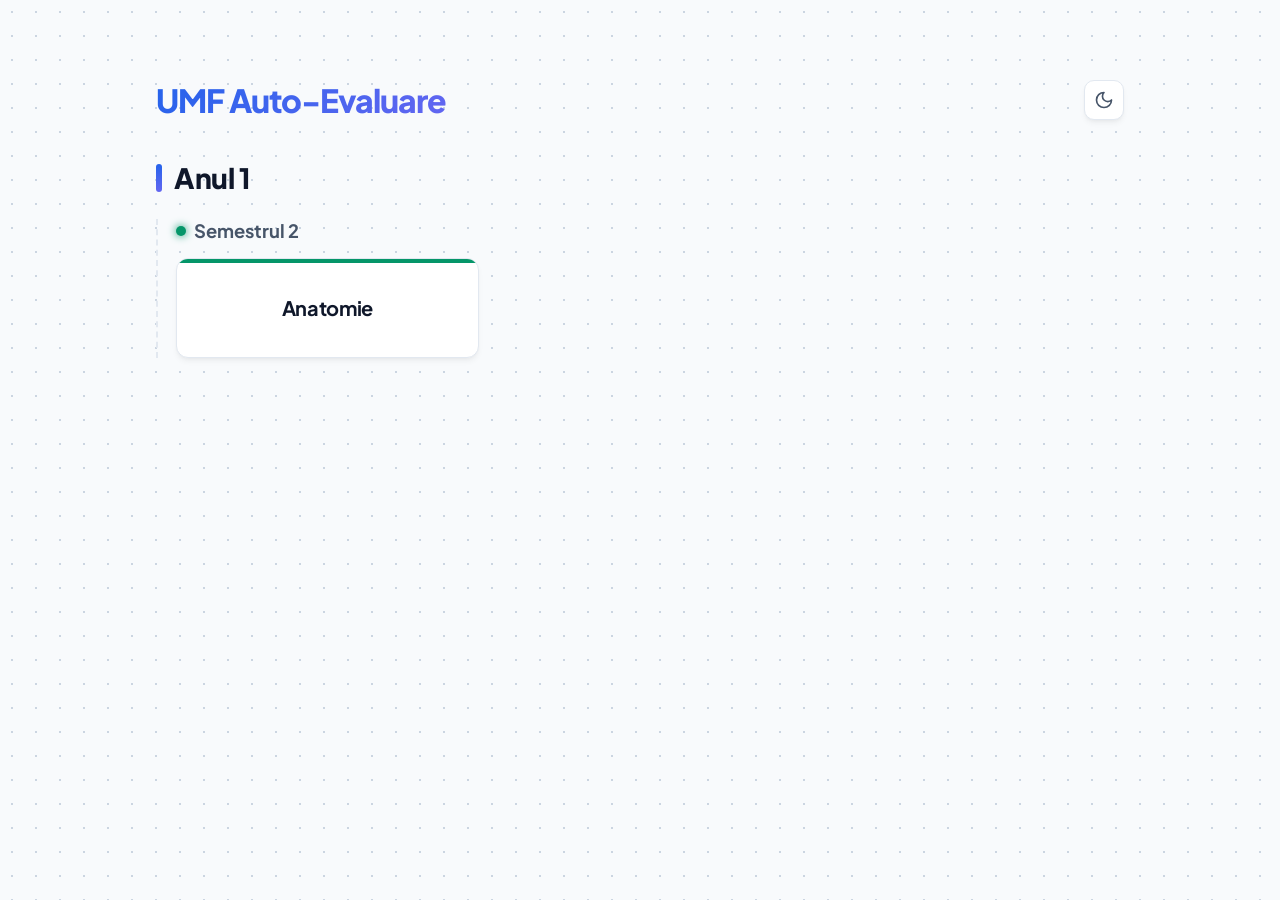
==== index.html @ 5e21f546 "First version" ====
<!DOCTYPE html>
<html lang="ro" data-theme="light">
<head>
  <meta charset="UTF-8">
  <meta name="viewport" content="width=device-width, initial-scale=1.0">
  <meta name="description" content="Platforma interactiva de auto-evaluare UMF pentru Anatomie.">
  <title>UMF Auto-Evaluare</title>
  <link rel="stylesheet" href="index.css">
</head>
<body>

  <div class="container">
    <header class="main-header">
      <h1 class="main-title">UMF Auto-Evaluare</h1>
      <button id="theme-toggle" class="theme-toggle-btn" aria-label="Comută tema">
        <svg xmlns="http://www.w3.org/2000/svg" width="20" height="20" viewBox="0 0 24 24" fill="none" stroke="currentColor" stroke-width="2" stroke-linecap="round" stroke-linejoin="round" class="sun-icon">
          <circle cx="12" cy="12" r="4"></circle>
          <path d="M12 2v2"></path>
          <path d="M12 20v2"></path>
          <path d="m4.93 4.93 1.41 1.41"></path>
          <path d="m17.66 17.66 1.41 1.41"></path>
          <path d="M2 12h2"></path>
          <path d="M20 12h2"></path>
          <path d="m6.34 17.66-1.41 1.41"></path>
          <path d="m19.07 4.93-1.41 1.41"></path>
        </svg>
        <svg xmlns="http://www.w3.org/2000/svg" width="20" height="20" viewBox="0 0 24 24" fill="none" stroke="currentColor" stroke-width="2" stroke-linecap="round" stroke-linejoin="round" class="moon-icon">
          <path d="M12 3a6 6 0 0 0 9 9 9 9 0 1 1-9-9Z"></path>
        </svg>
      </button>
    </header>

    <main id="dashboard-view">
      
      <div class="year-section anul-1">
        <h2 class="year-title">Anul 1</h2>
        
        <div class="semester-section">
          <h3 class="semester-title">
            <span class="sem-indicator sem-2-indicator"></span>Semestrul 2
          </h3>
          
          <div class="cards-grid">
            <a href="anatomie-1-2/select-mode.html" class="subject-card sem-2">
              <div class="card-title">Anatomie</div>
            </a>
          </div>
        </div>

      </div>

    </main>
  </div>

  <script src="index.js"></script>
</body>
</html>
---- index.css ----
/* Import Google Fonts */
@import url('https://fonts.googleapis.com/css2?family=Plus+Jakarta+Sans:wght@400;500;600;700;800&display=swap');

/* Variabile si culori de baza */
:root {
  --font-family: 'Plus Jakarta Sans', system-ui, -apple-system, sans-serif;
  
  /* Culori Tema Lumina */
  --bg-color: #f8fafc;
  --dot-color: #cbd5e1;
  --text-primary: #0f172a;
  --text-secondary: #475569;
  --text-muted: #94a3b8;
  --card-bg: #ffffff;
  --card-border: #e2e8f0;
  --card-shadow: 0 4px 6px -1px rgba(0, 0, 0, 0.05), 0 2px 4px -2px rgba(0, 0, 0, 0.05);
  --card-hover-shadow: 0 10px 15px -3px rgba(0, 0, 0, 0.08), 0 4px 6px -4px rgba(0, 0, 0, 0.08);
  
  --sem1-color: #2563eb;
  --sem2-color: #059669;
  --accent-color: #6366f1;

  /* Feedback */
  --success-bg: #ecfdf5;
  --success-border: #10b981;
  --success-text: #065f46;
  --error-bg: #fef2f2;
  --error-border: #ef4444;
  --error-text: #991b1b;
  --info-bg: #f0f9ff;
  --info-border: #0ea5e9;
  --info-text: #0369a1;

  /* Tag Badges */
  --tag-blue-bg: #eff6ff;
  --tag-blue-text: #1d4ed8;
  --tag-blue-border: #bfdbfe;
  --tag-purple-bg: #faf5ff;
  --tag-purple-text: #6b21a8;
  --tag-purple-border: #e9d5ff;
  --tag-grey-bg: #f1f5f9;
  --tag-grey-border: #cbd5e1;
}

[data-theme="dark"] {
  /* Culori Tema Intuneric */
  --bg-color: #0b0f19;
  --dot-color: #1e293b;
  --text-primary: #f8fafc;
  --text-secondary: #cbd5e1;
  --text-muted: #64748b;
  --card-bg: #111827;
  --card-border: #1f2937;
  --card-shadow: 0 4px 6px -1px rgba(0, 0, 0, 0.2), 0 2px 4px -2px rgba(0, 0, 0, 0.2);
  --card-hover-shadow: 0 10px 15px -3px rgba(0, 0, 0, 0.3), 0 4px 6px -4px rgba(0, 0, 0, 0.3);
  
  --sem1-color: #3b82f6;
  --sem2-color: #10b981;
  --accent-color: #818cf8;

  --success-bg: #064e3b;
  --success-border: #059669;
  --success-text: #a7f3d0;
  --error-bg: #7f1d1d;
  --error-border: #dc2626;
  --error-text: #fca5a5;
  --info-bg: #0c4a6e;
  --info-border: #0284c7;
  --info-text: #e0f2fe;

  /* Tag Badges Dark Mode */
  --tag-blue-bg: rgba(59, 130, 246, 0.15);
  --tag-blue-text: #60a5fa;
  --tag-blue-border: rgba(59, 130, 246, 0.3);
  --tag-purple-bg: rgba(139, 92, 246, 0.15);
  --tag-purple-text: #a78bfa;
  --tag-purple-border: rgba(139, 92, 246, 0.3);
  --tag-grey-bg: #1e293b;
  --tag-grey-border: #334155;
}

/* Resetari generale */
* {
  box-sizing: border-box;
  margin: 0;
  padding: 0;
  font-family: var(--font-family);
}

body {
  background-color: var(--bg-color);
  background-image: radial-gradient(var(--dot-color) 1.5px, transparent 1.5px);
  background-size: 24px 24px;
  color: var(--text-primary);
  min-height: 100vh;
  padding-bottom: 80px;
  transition: background-color 0.3s ease, color 0.3s ease;
  overflow-x: hidden;
}

.container {
  max-width: 1000px;
  margin: 0 auto;
  padding: 80px 16px;
}

/* Header Principal */
.main-header {
  display: flex;
  justify-content: space-between;
  align-items: center;
  margin-bottom: 40px;
}

.main-title {
  font-size: 2rem;
  font-weight: 800;
  letter-spacing: -1px;
  background: linear-gradient(135deg, var(--sem1-color), var(--accent-color));
  -webkit-background-clip: text;
  -webkit-text-fill-color: transparent;
}

/* Theme Toggle Button */
.theme-toggle-btn {
  background: var(--card-bg);
  border: 1px solid var(--card-border);
  color: var(--text-secondary);
  width: 40px;
  height: 40px;
  border-radius: 10px;
  cursor: pointer;
  display: flex;
  align-items: center;
  justify-content: center;
  box-shadow: var(--card-shadow);
  transition: all 0.2s cubic-bezier(0.4, 0, 0.2, 1);
}

.theme-toggle-btn:hover {
  background: var(--tag-grey-bg);
  border-color: var(--accent-color);
  color: var(--accent-color);
  transform: translateY(-2px);
}

.theme-toggle-btn:active {
  transform: translateY(0);
}

/* Ascundere pictograma in functie de tema */
[data-theme="light"] .theme-toggle-btn .sun-icon {
  display: none;
}
[data-theme="dark"] .theme-toggle-btn .moon-icon {
  display: none;
}
/* Navigation Subpagini */
.subpage-nav {
  display: flex;
  justify-content: space-between;
  align-items: center;
  margin-bottom: 40px;
  width: 100%;
}

.btn-back {
  display: flex;
  align-items: center;
  gap: 8px;
  text-decoration: none;
  color: var(--text-secondary);
  font-weight: 600;
  font-size: 0.95rem;
  padding: 8px 16px;
  background: var(--card-bg);
  border: 1px solid var(--card-border);
  border-radius: 10px;
  box-shadow: var(--card-shadow);
  transition: all 0.2s cubic-bezier(0.4, 0, 0.2, 1);
}

.btn-back:hover {
  background: var(--tag-grey-bg);
  border-color: var(--accent-color);
  color: var(--accent-color);
  transform: translateX(-4px);
}

.btn-back:active {
  transform: translateX(0);
}

.btn-back svg {
  transition: transform 0.2s ease;
}

.btn-back:hover svg {
  transform: translateX(-2px);
}


/* Sectiuni Ani */
.year-section {
  margin-bottom: 48px;
}

.year-title {
  font-size: 1.75rem;
  font-weight: 800;
  color: var(--text-primary);
  margin-bottom: 24px;
  display: flex;
  align-items: center;
  gap: 12px;
  letter-spacing: -0.5px;
}

.year-title::before {
  content: "";
  display: block;
  width: 6px;
  height: 28px;
  border-radius: 4px;
  background: linear-gradient(to bottom, var(--sem1-color), var(--accent-color));
}

.year-section.year-2 .year-title::before {
  background: linear-gradient(to bottom, var(--accent-color), var(--sem2-color));
}

/* Sectiuni Semestre */
.semester-section {
  margin-bottom: 32px;
  padding-left: 18px;
  border-left: 2px dashed var(--card-border);
}

.semester-title {
  font-size: 1.15rem;
  font-weight: 700;
  color: var(--text-secondary);
  margin-bottom: 16px;
  display: flex;
  align-items: center;
  gap: 8px;
}

.semester-title .sem-indicator {
  display: inline-block;
  width: 10px;
  height: 10px;
  border-radius: 50%;
}

.sem-1-indicator {
  background-color: var(--sem1-color);
  box-shadow: 0 0 8px var(--sem1-color);
}

.sem-2-indicator {
  background-color: var(--sem2-color);
  box-shadow: 0 0 8px var(--sem2-color);
}

/* Grid de carduri */
.cards-grid {
  display: grid;
  grid-template-columns: repeat(auto-fill, minmax(280px, 1fr));
  gap: 20px;
}

/* Carduri materie */
.subject-card {
  background-color: var(--card-bg);
  border: 1px solid var(--card-border);
  border-radius: 12px;
  box-shadow: var(--card-shadow);
  padding: 24px;
  cursor: pointer;
  position: relative;
  overflow: hidden;
  display: flex;
  align-items: center;
  justify-content: center;
  min-height: 100px;
  text-decoration: none;
  transition: transform 0.25s cubic-bezier(0.4, 0, 0.2, 1), 
              box-shadow 0.25s cubic-bezier(0.4, 0, 0.2, 1), 
              border-color 0.25s ease;
}

.subject-card::after {
  content: "";
  position: absolute;
  top: 0;
  left: 0;
  width: 100%;
  height: 4px;
  background-color: var(--sem1-color);
}

.subject-card.sem-2::after {
  background-color: var(--sem2-color);
}

.subject-card:hover {
  transform: translateY(-5px);
  box-shadow: var(--card-hover-shadow);
  border-color: rgba(99, 102, 241, 0.3);
}

.subject-card:active {
  transform: translateY(-2px);
}

.card-title {
  font-size: 1.25rem;
  font-weight: 700;
  color: var(--text-primary);
  text-align: center;
  line-height: 1.4;
  letter-spacing: -0.3px;
}
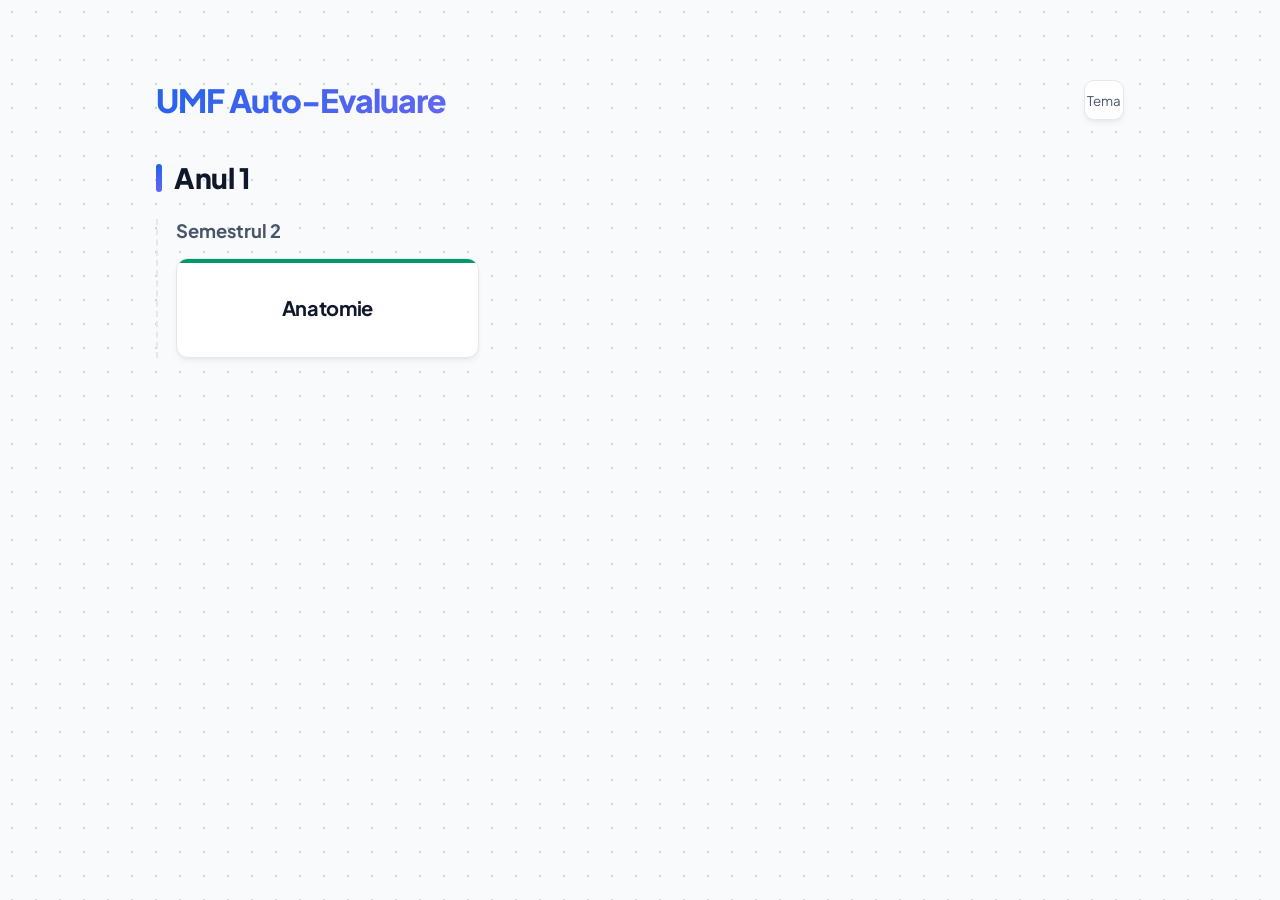
==== commit 38f9f319: "Update 2" ====
--- a/index.html
+++ b/index.html
@@ -5,7 +5,7 @@
   <meta name="viewport" content="width=device-width, initial-scale=1.0">
   <meta name="description" content="Platforma interactiva de auto-evaluare UMF pentru Anatomie.">
   <title>UMF Auto-Evaluare</title>
-  <link rel="stylesheet" href="index.css">
+  <link rel="stylesheet" href="shared/css/main.css">
 </head>
 <body>
 
@@ -13,20 +13,7 @@
     <header class="main-header">
       <h1 class="main-title">UMF Auto-Evaluare</h1>
       <button id="theme-toggle" class="theme-toggle-btn" aria-label="Comută tema">
-        <svg xmlns="http://www.w3.org/2000/svg" width="20" height="20" viewBox="0 0 24 24" fill="none" stroke="currentColor" stroke-width="2" stroke-linecap="round" stroke-linejoin="round" class="sun-icon">
-          <circle cx="12" cy="12" r="4"></circle>
-          <path d="M12 2v2"></path>
-          <path d="M12 20v2"></path>
-          <path d="m4.93 4.93 1.41 1.41"></path>
-          <path d="m17.66 17.66 1.41 1.41"></path>
-          <path d="M2 12h2"></path>
-          <path d="M20 12h2"></path>
-          <path d="m6.34 17.66-1.41 1.41"></path>
-          <path d="m19.07 4.93-1.41 1.41"></path>
-        </svg>
-        <svg xmlns="http://www.w3.org/2000/svg" width="20" height="20" viewBox="0 0 24 24" fill="none" stroke="currentColor" stroke-width="2" stroke-linecap="round" stroke-linejoin="round" class="moon-icon">
-          <path d="M12 3a6 6 0 0 0 9 9 9 9 0 1 1-9-9Z"></path>
-        </svg>
+        Tema
       </button>
     </header>
 
@@ -37,11 +24,11 @@
         
         <div class="semester-section">
           <h3 class="semester-title">
-            <span class="sem-indicator sem-2-indicator"></span>Semestrul 2
+            Semestrul 2
           </h3>
           
           <div class="cards-grid">
-            <a href="anatomie-1-2/select-mode.html" class="subject-card sem-2">
+            <a href="select-mode.html?subject=anatomie-1-2" class="subject-card sem-2">
               <div class="card-title">Anatomie</div>
             </a>
           </div>
@@ -52,6 +39,7 @@
     </main>
   </div>
 
-  <script src="index.js"></script>
+  <script src="shared/js/shared.js"></script>
+  <script>setupTheme();</script>
 </body>
 </html>
--- a/shared/css/main.css
+++ b/shared/css/main.css
@@ -0,0 +1,324 @@
+/* Import Google Fonts */
+@import url('https://fonts.googleapis.com/css2?family=Plus+Jakarta+Sans:wght@400;500;600;700;800&display=swap');
+
+/* Variabile si culori de baza */
+:root {
+  --font-family: 'Plus Jakarta Sans', system-ui, -apple-system, sans-serif;
+  
+  /* Culori Tema Lumina */
+  --bg-color: #f8fafc;
+  --dot-color: #cbd5e1;
+  --text-primary: #0f172a;
+  --text-secondary: #475569;
+  --text-muted: #94a3b8;
+  --card-bg: #ffffff;
+  --card-border: #e2e8f0;
+  --card-shadow: 0 4px 6px -1px rgba(0, 0, 0, 0.05), 0 2px 4px -2px rgba(0, 0, 0, 0.05);
+  --card-hover-shadow: 0 10px 15px -3px rgba(0, 0, 0, 0.08), 0 4px 6px -4px rgba(0, 0, 0, 0.08);
+  
+  --sem1-color: #2563eb;
+  --sem2-color: #059669;
+  --accent-color: #6366f1;
+
+  /* Feedback */
+  --success-bg: #ecfdf5;
+  --success-border: #10b981;
+  --success-text: #065f46;
+  --error-bg: #fef2f2;
+  --error-border: #ef4444;
+  --error-text: #991b1b;
+  --info-bg: #f0f9ff;
+  --info-border: #0ea5e9;
+  --info-text: #0369a1;
+
+  /* Tag Badges */
+  --tag-blue-bg: #eff6ff;
+  --tag-blue-text: #1d4ed8;
+  --tag-blue-border: #bfdbfe;
+  --tag-purple-bg: #faf5ff;
+  --tag-purple-text: #6b21a8;
+  --tag-purple-border: #e9d5ff;
+  --tag-grey-bg: #f1f5f9;
+  --tag-grey-border: #cbd5e1;
+}
+
+[data-theme="dark"] {
+  /* Culori Tema Intuneric */
+  --bg-color: #0b0f19;
+  --dot-color: #1e293b;
+  --text-primary: #f8fafc;
+  --text-secondary: #cbd5e1;
+  --text-muted: #64748b;
+  --card-bg: #111827;
+  --card-border: #1f2937;
+  --card-shadow: 0 4px 6px -1px rgba(0, 0, 0, 0.2), 0 2px 4px -2px rgba(0, 0, 0, 0.2);
+  --card-hover-shadow: 0 10px 15px -3px rgba(0, 0, 0, 0.3), 0 4px 6px -4px rgba(0, 0, 0, 0.3);
+  
+  --sem1-color: #3b82f6;
+  --sem2-color: #10b981;
+  --accent-color: #818cf8;
+
+  --success-bg: #064e3b;
+  --success-border: #059669;
+  --success-text: #a7f3d0;
+  --error-bg: #7f1d1d;
+  --error-border: #dc2626;
+  --error-text: #fca5a5;
+  --info-bg: #0c4a6e;
+  --info-border: #0284c7;
+  --info-text: #e0f2fe;
+
+  /* Tag Badges Dark Mode */
+  --tag-blue-bg: rgba(59, 130, 246, 0.15);
+  --tag-blue-text: #60a5fa;
+  --tag-blue-border: rgba(59, 130, 246, 0.3);
+  --tag-purple-bg: rgba(139, 92, 246, 0.15);
+  --tag-purple-text: #a78bfa;
+  --tag-purple-border: rgba(139, 92, 246, 0.3);
+  --tag-grey-bg: #1e293b;
+  --tag-grey-border: #334155;
+}
+
+/* Resetari generale */
+* {
+  box-sizing: border-box;
+  margin: 0;
+  padding: 0;
+  font-family: var(--font-family);
+}
+
+body {
+  background-color: var(--bg-color);
+  background-image: radial-gradient(var(--dot-color) 1.5px, transparent 1.5px);
+  background-size: 24px 24px;
+  color: var(--text-primary);
+  min-height: 100vh;
+  padding-bottom: 80px;
+  transition: background-color 0.3s ease, color 0.3s ease;
+  overflow-x: hidden;
+}
+
+.container {
+  max-width: 1000px;
+  margin: 0 auto;
+  padding: 80px 16px;
+}
+
+/* Header Principal */
+.main-header {
+  display: flex;
+  justify-content: space-between;
+  align-items: center;
+  margin-bottom: 40px;
+}
+
+.main-title {
+  font-size: 2rem;
+  font-weight: 800;
+  letter-spacing: -1px;
+  background: linear-gradient(135deg, var(--sem1-color), var(--accent-color));
+  -webkit-background-clip: text;
+  -webkit-text-fill-color: transparent;
+}
+
+/* Theme Toggle Button */
+.theme-toggle-btn {
+  background: var(--card-bg);
+  border: 1px solid var(--card-border);
+  color: var(--text-secondary);
+  width: 40px;
+  height: 40px;
+  border-radius: 10px;
+  cursor: pointer;
+  display: flex;
+  align-items: center;
+  justify-content: center;
+  box-shadow: var(--card-shadow);
+  transition: all 0.2s cubic-bezier(0.4, 0, 0.2, 1);
+}
+
+.theme-toggle-btn:hover {
+  background: var(--tag-grey-bg);
+  border-color: var(--accent-color);
+  color: var(--accent-color);
+  transform: translateY(-2px);
+}
+
+.theme-toggle-btn:active {
+  transform: translateY(0);
+}
+
+/* Ascundere pictograma in functie de tema */
+[data-theme="light"] .theme-toggle-btn .sun-icon {
+  display: none;
+}
+[data-theme="dark"] .theme-toggle-btn .moon-icon {
+  display: none;
+}
+/* Navigation Subpagini */
+.subpage-nav {
+  display: flex;
+  justify-content: space-between;
+  align-items: center;
+  margin-bottom: 40px;
+  width: 100%;
+}
+
+.btn-back {
+  display: flex;
+  align-items: center;
+  gap: 8px;
+  text-decoration: none;
+  color: var(--text-secondary);
+  font-weight: 600;
+  font-size: 0.95rem;
+  padding: 8px 16px;
+  background: var(--card-bg);
+  border: 1px solid var(--card-border);
+  border-radius: 10px;
+  box-shadow: var(--card-shadow);
+  transition: all 0.2s cubic-bezier(0.4, 0, 0.2, 1);
+}
+
+.btn-back:hover {
+  background: var(--tag-grey-bg);
+  border-color: var(--accent-color);
+  color: var(--accent-color);
+  transform: translateX(-4px);
+}
+
+.btn-back:active {
+  transform: translateX(0);
+}
+
+.btn-back svg {
+  transition: transform 0.2s ease;
+}
+
+.btn-back:hover svg {
+  transform: translateX(-2px);
+}
+
+
+/* Sectiuni Ani */
+.year-section {
+  margin-bottom: 48px;
+}
+
+.year-title {
+  font-size: 1.75rem;
+  font-weight: 800;
+  color: var(--text-primary);
+  margin-bottom: 24px;
+  display: flex;
+  align-items: center;
+  gap: 12px;
+  letter-spacing: -0.5px;
+}
+
+.year-title::before {
+  content: "";
+  display: block;
+  width: 6px;
+  height: 28px;
+  border-radius: 4px;
+  background: linear-gradient(to bottom, var(--sem1-color), var(--accent-color));
+}
+
+.year-section.year-2 .year-title::before {
+  background: linear-gradient(to bottom, var(--accent-color), var(--sem2-color));
+}
+
+/* Sectiuni Semestre */
+.semester-section {
+  margin-bottom: 32px;
+  padding-left: 18px;
+  border-left: 2px dashed var(--card-border);
+}
+
+.semester-title {
+  font-size: 1.15rem;
+  font-weight: 700;
+  color: var(--text-secondary);
+  margin-bottom: 16px;
+  display: flex;
+  align-items: center;
+  gap: 8px;
+}
+
+.semester-title .sem-indicator {
+  display: inline-block;
+  width: 10px;
+  height: 10px;
+  border-radius: 50%;
+}
+
+.sem-1-indicator {
+  background-color: var(--sem1-color);
+  box-shadow: 0 0 8px var(--sem1-color);
+}
+
+.sem-2-indicator {
+  background-color: var(--sem2-color);
+  box-shadow: 0 0 8px var(--sem2-color);
+}
+
+/* Grid de carduri */
+.cards-grid {
+  display: grid;
+  grid-template-columns: repeat(auto-fill, minmax(280px, 1fr));
+  gap: 20px;
+}
+
+/* Carduri materie */
+.subject-card {
+  background-color: var(--card-bg);
+  border: 1px solid var(--card-border);
+  border-radius: 12px;
+  box-shadow: var(--card-shadow);
+  padding: 24px;
+  cursor: pointer;
+  position: relative;
+  overflow: hidden;
+  display: flex;
+  align-items: center;
+  justify-content: center;
+  min-height: 100px;
+  text-decoration: none;
+  transition: transform 0.25s cubic-bezier(0.4, 0, 0.2, 1), 
+              box-shadow 0.25s cubic-bezier(0.4, 0, 0.2, 1), 
+              border-color 0.25s ease;
+}
+
+.subject-card::after {
+  content: "";
+  position: absolute;
+  top: 0;
+  left: 0;
+  width: 100%;
+  height: 4px;
+  background-color: var(--sem1-color);
+}
+
+.subject-card.sem-2::after {
+  background-color: var(--sem2-color);
+}
+
+.subject-card:hover {
+  transform: translateY(-5px);
+  box-shadow: var(--card-hover-shadow);
+  border-color: rgba(99, 102, 241, 0.3);
+}
+
+.subject-card:active {
+  transform: translateY(-2px);
+}
+
+.card-title {
+  font-size: 1.25rem;
+  font-weight: 700;
+  color: var(--text-primary);
+  text-align: center;
+  line-height: 1.4;
+  letter-spacing: -0.3px;
+}
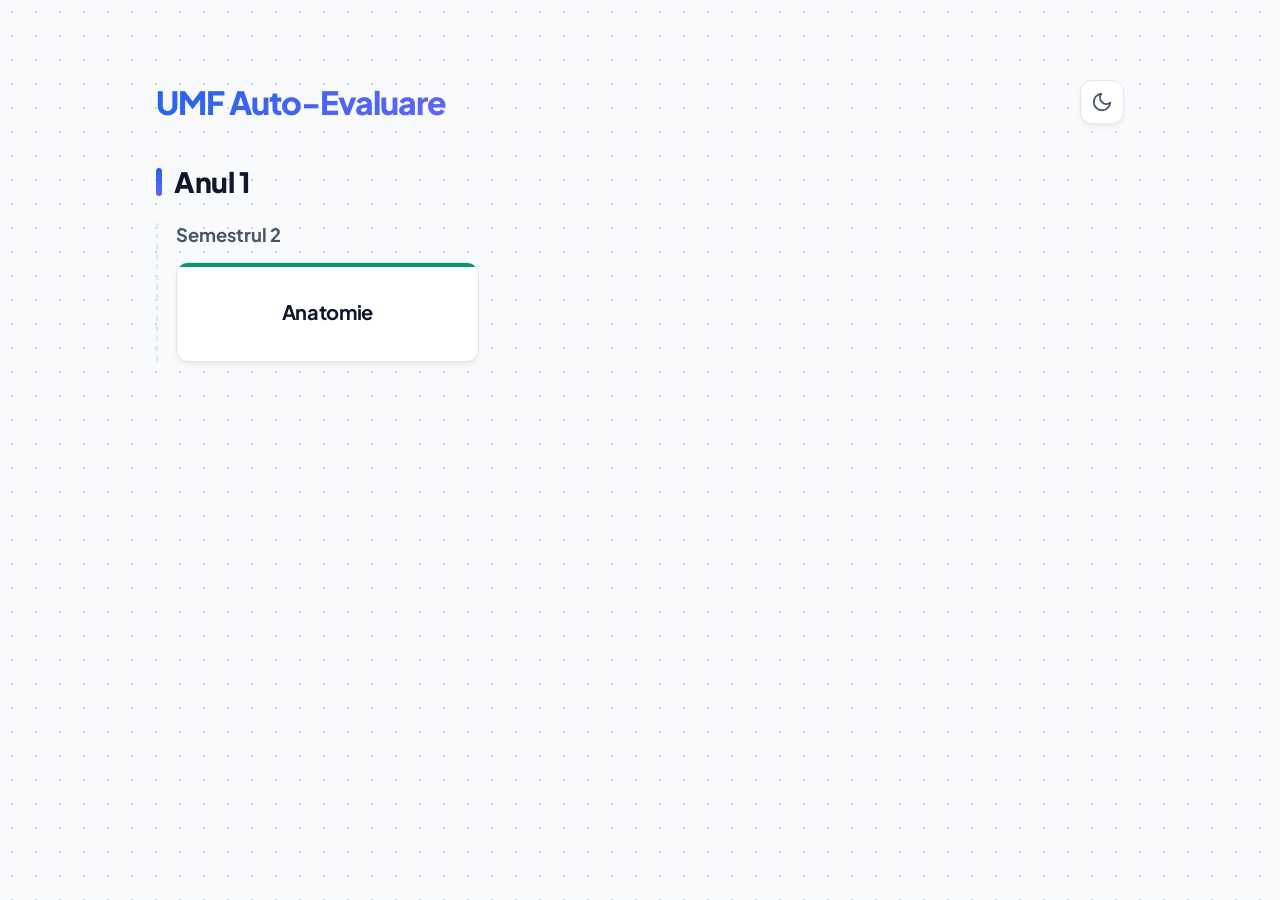
==== commit 556deb38: "Update 3" ====
--- a/index.html
+++ b/index.html
@@ -1,11 +1,12 @@
 <!DOCTYPE html>
-<html lang="ro" data-theme="light">
+<html lang="ro">
 <head>
   <meta charset="UTF-8">
   <meta name="viewport" content="width=device-width, initial-scale=1.0">
   <meta name="description" content="Platforma interactiva de auto-evaluare UMF pentru Anatomie.">
   <title>UMF Auto-Evaluare</title>
   <link rel="stylesheet" href="shared/css/main.css">
+  <script src="shared/js/theme.js"></script>
 </head>
 <body>
 
@@ -13,7 +14,8 @@
     <header class="main-header">
       <h1 class="main-title">UMF Auto-Evaluare</h1>
       <button id="theme-toggle" class="theme-toggle-btn" aria-label="Comută tema">
-        Tema
+        <svg class="sun-icon" viewBox="0 0 24 24" fill="none" stroke="currentColor" stroke-width="2" stroke-linecap="round" stroke-linejoin="round"><circle cx="12" cy="12" r="5"></circle><line x1="12" y1="1" x2="12" y2="3"></line><line x1="12" y1="21" x2="12" y2="23"></line><line x1="4.22" y1="4.22" x2="5.64" y2="5.64"></line><line x1="18.36" y1="18.36" x2="19.78" y2="19.78"></line><line x1="1" y1="12" x2="3" y2="12"></line><line x1="21" y1="12" x2="23" y2="12"></line><line x1="4.22" y1="19.78" x2="5.64" y2="18.36"></line><line x1="18.36" y1="5.64" x2="19.78" y2="4.22"></line></svg>
+        <svg class="moon-icon" viewBox="0 0 24 24" fill="none" stroke="currentColor" stroke-width="2" stroke-linecap="round" stroke-linejoin="round"><path d="M21 12.79A9 9 0 1 1 11.21 3 7 7 0 0 0 21 12.79z"></path></svg>
       </button>
     </header>
 
@@ -40,6 +42,5 @@
   </div>
 
   <script src="shared/js/shared.js"></script>
-  <script>setupTheme();</script>
 </body>
 </html>
--- a/shared/css/main.css
+++ b/shared/css/main.css
@@ -126,15 +126,18 @@
   background: var(--card-bg);
   border: 1px solid var(--card-border);
   color: var(--text-secondary);
-  width: 40px;
-  height: 40px;
-  border-radius: 10px;
+  width: 44px;
+  height: 44px;
+  border-radius: 12px;
   cursor: pointer;
   display: flex;
   align-items: center;
   justify-content: center;
   box-shadow: var(--card-shadow);
-  transition: all 0.2s cubic-bezier(0.4, 0, 0.2, 1);
+  transition: all 0.3s cubic-bezier(0.4, 0, 0.2, 1);
+  position: relative;
+  overflow: hidden;
+  padding: 0;
 }
 
 .theme-toggle-btn:hover {
@@ -142,19 +145,35 @@
   border-color: var(--accent-color);
   color: var(--accent-color);
   transform: translateY(-2px);
-}
-
-.theme-toggle-btn:active {
-  transform: translateY(0);
-}
-
-/* Ascundere pictograma in functie de tema */
+  box-shadow: var(--card-hover-shadow);
+}
+
+.theme-toggle-btn svg {
+  width: 22px;
+  height: 22px;
+  transition: transform 0.5s cubic-bezier(0.4, 0, 0.2, 1), opacity 0.3s ease;
+  position: absolute;
+}
+
+/* Ascundere pictograme in functie de tema */
 [data-theme="light"] .theme-toggle-btn .sun-icon {
-  display: none;
+  opacity: 0;
+  transform: translateY(20px) rotate(45deg);
 }
 [data-theme="dark"] .theme-toggle-btn .moon-icon {
-  display: none;
-}
+  opacity: 0;
+  transform: translateY(-20px) rotate(-45deg);
+}
+
+[data-theme="light"] .theme-toggle-btn .moon-icon {
+  opacity: 1;
+  transform: translateY(0) rotate(0);
+}
+[data-theme="dark"] .theme-toggle-btn .sun-icon {
+  opacity: 1;
+  transform: translateY(0) rotate(0);
+}
+
 /* Navigation Subpagini */
 .subpage-nav {
   display: flex;
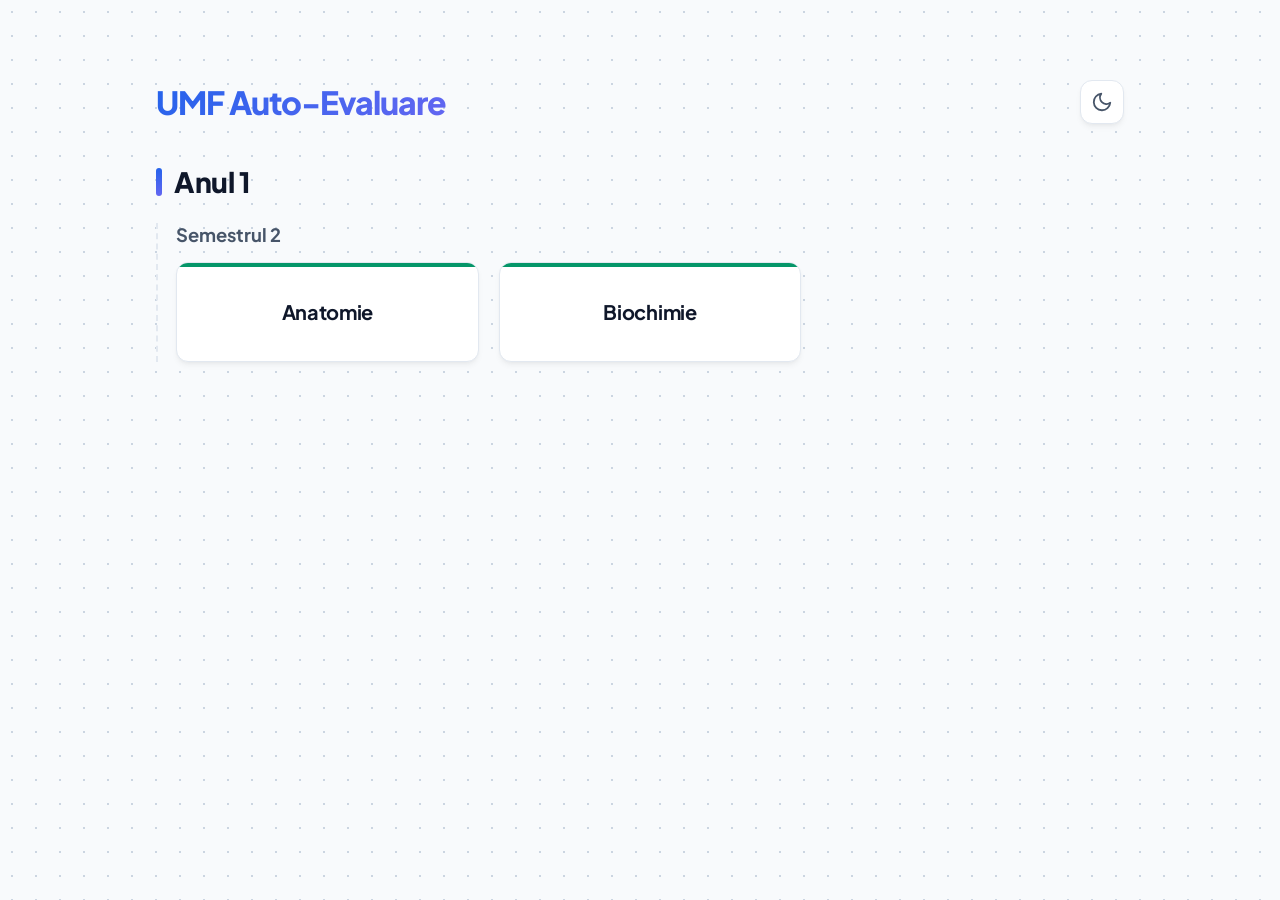
==== commit d88dc324: "Update biochimie" ====
--- a/index.html
+++ b/index.html
@@ -33,6 +33,9 @@
             <a href="select-mode.html?subject=anatomie-1-2" class="subject-card sem-2">
               <div class="card-title">Anatomie</div>
             </a>
+            <a href="select-mode.html?subject=biochimie-1-2" class="subject-card sem-2">
+              <div class="card-title">Biochimie</div>
+            </a>
           </div>
         </div>
 
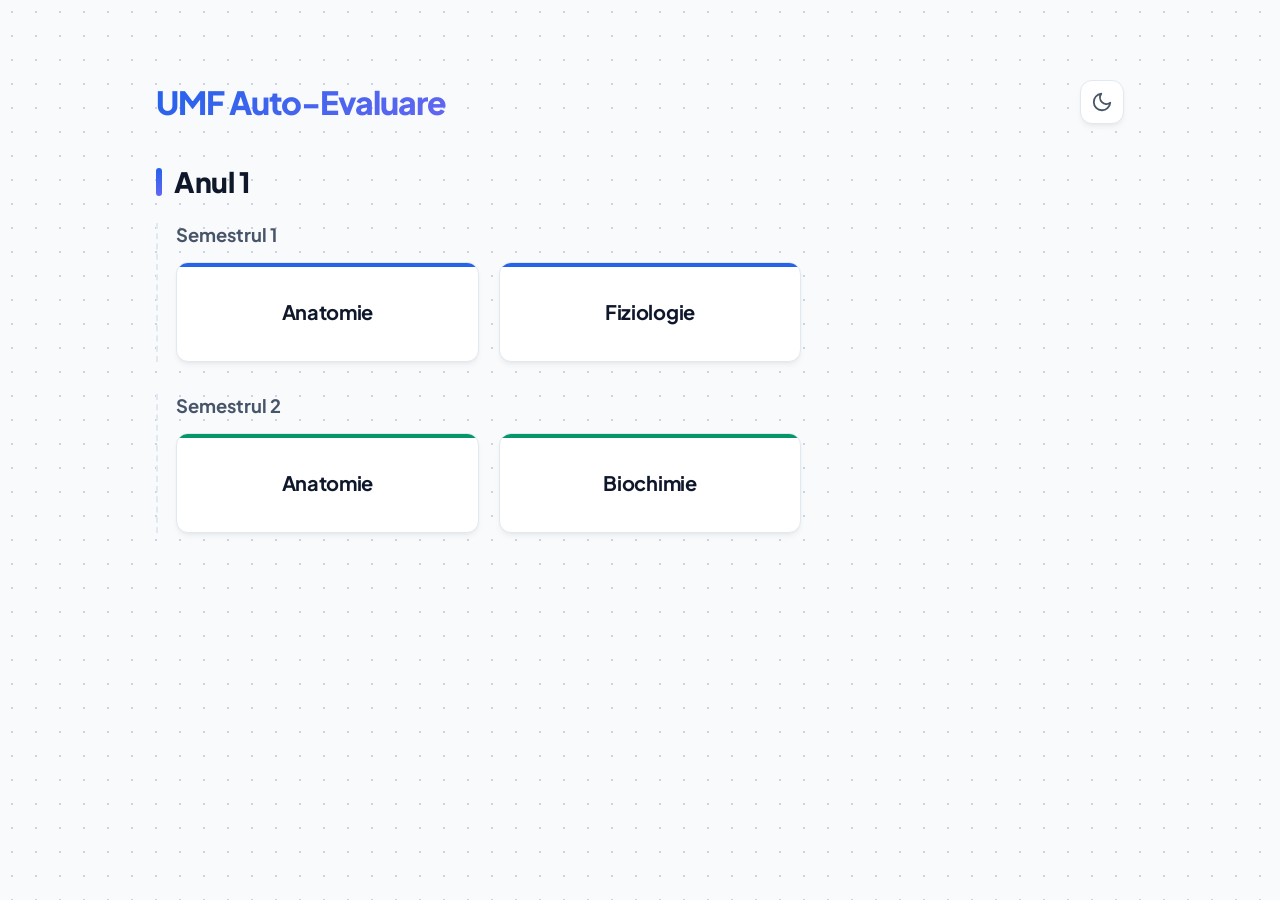
==== commit d154e7e6: "Added anato, biochem and fizio" ====
--- a/index.html
+++ b/index.html
@@ -1,5 +1,6 @@
 <!DOCTYPE html>
 <html lang="ro">
+
 <head>
   <meta charset="UTF-8">
   <meta name="viewport" content="width=device-width, initial-scale=1.0">
@@ -8,27 +9,56 @@
   <link rel="stylesheet" href="shared/css/main.css">
   <script src="shared/js/theme.js"></script>
 </head>
+
 <body>
 
   <div class="container">
     <header class="main-header">
       <h1 class="main-title">UMF Auto-Evaluare</h1>
       <button id="theme-toggle" class="theme-toggle-btn" aria-label="Comută tema">
-        <svg class="sun-icon" viewBox="0 0 24 24" fill="none" stroke="currentColor" stroke-width="2" stroke-linecap="round" stroke-linejoin="round"><circle cx="12" cy="12" r="5"></circle><line x1="12" y1="1" x2="12" y2="3"></line><line x1="12" y1="21" x2="12" y2="23"></line><line x1="4.22" y1="4.22" x2="5.64" y2="5.64"></line><line x1="18.36" y1="18.36" x2="19.78" y2="19.78"></line><line x1="1" y1="12" x2="3" y2="12"></line><line x1="21" y1="12" x2="23" y2="12"></line><line x1="4.22" y1="19.78" x2="5.64" y2="18.36"></line><line x1="18.36" y1="5.64" x2="19.78" y2="4.22"></line></svg>
-        <svg class="moon-icon" viewBox="0 0 24 24" fill="none" stroke="currentColor" stroke-width="2" stroke-linecap="round" stroke-linejoin="round"><path d="M21 12.79A9 9 0 1 1 11.21 3 7 7 0 0 0 21 12.79z"></path></svg>
+        <svg class="sun-icon" viewBox="0 0 24 24" fill="none" stroke="currentColor" stroke-width="2"
+          stroke-linecap="round" stroke-linejoin="round">
+          <circle cx="12" cy="12" r="5"></circle>
+          <line x1="12" y1="1" x2="12" y2="3"></line>
+          <line x1="12" y1="21" x2="12" y2="23"></line>
+          <line x1="4.22" y1="4.22" x2="5.64" y2="5.64"></line>
+          <line x1="18.36" y1="18.36" x2="19.78" y2="19.78"></line>
+          <line x1="1" y1="12" x2="3" y2="12"></line>
+          <line x1="21" y1="12" x2="23" y2="12"></line>
+          <line x1="4.22" y1="19.78" x2="5.64" y2="18.36"></line>
+          <line x1="18.36" y1="5.64" x2="19.78" y2="4.22"></line>
+        </svg>
+        <svg class="moon-icon" viewBox="0 0 24 24" fill="none" stroke="currentColor" stroke-width="2"
+          stroke-linecap="round" stroke-linejoin="round">
+          <path d="M21 12.79A9 9 0 1 1 11.21 3 7 7 0 0 0 21 12.79z"></path>
+        </svg>
       </button>
     </header>
 
     <main id="dashboard-view">
-      
+
       <div class="year-section anul-1">
         <h2 class="year-title">Anul 1</h2>
-        
+
+        <div class="semester-section">
+          <h3 class="semester-title">
+            Semestrul 1
+          </h3>
+          <div class="cards-grid">
+            <a href="select-mode.html?subject=anatomie-1-1" class="subject-card sem-1">
+              <div class="card-title">Anatomie</div>
+            </a>
+            <a href="select-mode.html?subject=fizio-1-1" class="subject-card sem-1">
+              <div class="card-title">Fiziologie</div>
+            </a>
+          </div>
+        </div>
+
         <div class="semester-section">
           <h3 class="semester-title">
             Semestrul 2
           </h3>
-          
+
           <div class="cards-grid">
             <a href="select-mode.html?subject=anatomie-1-2" class="subject-card sem-2">
               <div class="card-title">Anatomie</div>
@@ -46,4 +76,5 @@
 
   <script src="shared/js/shared.js"></script>
 </body>
-</html>
+
+</html>
